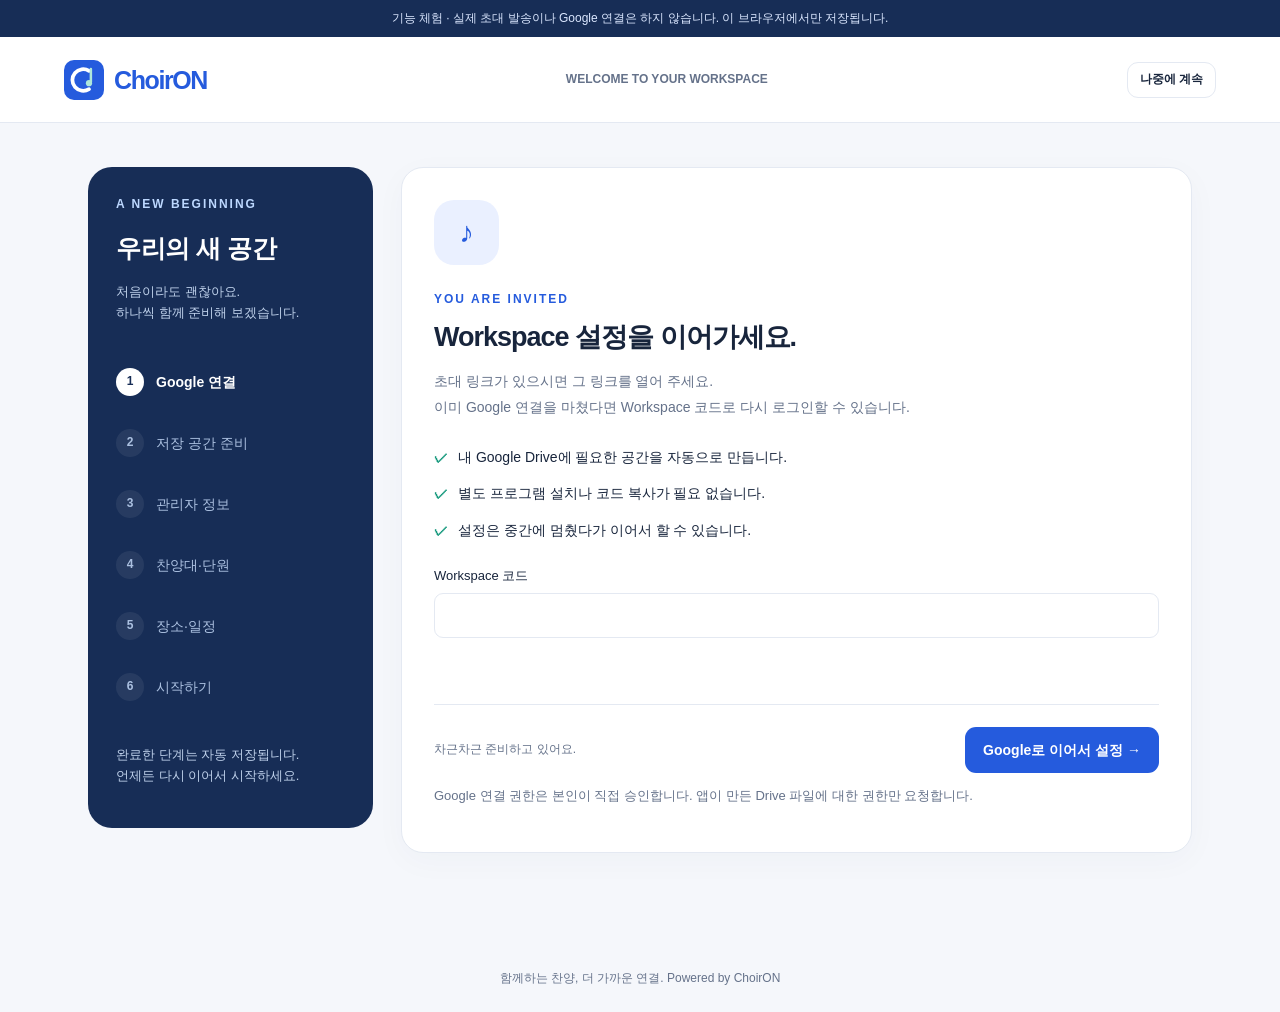
==== start.html @ def63204 "Add files via upload" ====
<!doctype html><html lang="ko"><head><meta charset="utf-8"><meta name="viewport" content="width=device-width,initial-scale=1"><meta name="referrer" content="no-referrer"><link rel="icon" href="./assets/icon.svg"><link rel="stylesheet" href="./portal.css"><title>ChoirON · 우리 Workspace 시작하기</title></head><body data-portal="start"><div id="portal"><p class="loading">Workspace를 준비하고 있습니다…</p></div><dialog id="dialog" aria-labelledby="dialogTitle"></dialog><div id="toast" role="status" aria-live="polite"></div><script src="./vendor/qrcode.js"></script><script type="module" src="./portal.js"></script></body></html>
---- portal.css ----
@import url('./styles.css');
.portal-header{height:86px;padding:0 5vw;display:flex;align-items:center;justify-content:space-between;background:var(--card);border-bottom:1px solid var(--line)}.portal-header .brand{font-size:25px}.portal-body{max-width:1160px;margin:auto;padding:44px 28px 70px}.portal-top{display:flex;align-items:center;justify-content:space-between;gap:20px;margin-bottom:28px}.portal-top h1{font-size:32px}.portal-top .sub{margin:8px 0 0}.portal-kicker{color:var(--primary);font-size:12px;letter-spacing:2px;font-weight:750;margin-bottom:10px}.portal-stats{display:grid;grid-template-columns:repeat(3,1fr);gap:18px;margin:26px 0}.portal-stat{background:var(--card);border:1px solid var(--line);border-radius:18px;padding:22px}.portal-stat strong{font-size:32px;display:block}.portal-stat span{font-size:13px;color:var(--muted)}.portal-banner{background:var(--hero);color:#dbe7ff;font-size:12px;padding:9px 16px;text-align:center}.portal-table .avatar{margin-right:12px}.portal-table td{vertical-align:middle}.portal-table .muted{display:block;font-size:12px;margin-top:3px}.portal-pill{padding:5px 10px;border-radius:30px;background:var(--primary-soft);color:var(--primary);font-size:12px;display:inline-block}.portal-pill.active{background:#e5f6ee;color:#087650}.portal-pill.suspended,.portal-pill.cancelled{background:#f8eded;color:#a63446}.portal-actions{display:flex;gap:7px;flex-wrap:wrap}.portal-note{background:var(--primary-soft);border-radius:16px;padding:19px 23px;font-size:13px;color:var(--primary);margin-top:24px}.portal-layout{display:grid;grid-template-columns:285px minmax(0,1fr);gap:28px;align-items:start}.wizard-side{border-radius:24px;background:var(--hero);color:white;padding:28px;min-height:530px;position:sticky;top:26px}.wizard-side .eyebrow{color:#bdd8ff}.wizard-side h2{font-size:25px;margin:14px 0}.wizard-side p{color:#bed0ea;font-size:13px}.wizard-steps{display:grid;gap:9px;margin:32px 0}.wizard-step{display:flex;gap:12px;align-items:center;color:#abc0e0;padding:12px 0;font-size:14px}.wizard-step b{width:28px;height:28px;border-radius:50%;display:flex;justify-content:center;align-items:center;font-size:12px;background:#ffffff12}.wizard-step.current{color:#fff;font-weight:700}.wizard-step.current b{background:#fff;color:var(--hero)}.wizard-step.complete b{background:#8ed5bd;color:#163d37}.wizard-card{padding:32px;min-height:510px}.wizard-card h1{font-size:27px;margin-bottom:12px}.wizard-card>.sub{line-height:1.9}.wizard-bullets{list-style:none;padding:0;display:grid;gap:14px;font-size:14px;margin:25px 0}.wizard-bullets li{display:flex;gap:10px}.wizard-bullets li:before{content:'✓';color:var(--accent);font-weight:800}.wizard-icon{display:flex;align-items:center;justify-content:center;width:65px;height:65px;background:var(--primary-soft);color:var(--primary);border-radius:20px;font-size:29px;margin-bottom:25px}.wizard-foot{display:flex;align-items:center;justify-content:space-between;margin-top:30px;border-top:1px solid var(--line);padding-top:22px}.wizard-progress{font-size:12px;color:var(--muted)}.google-btn{background:white;color:#233047;border:1px solid var(--line);padding:14px 22px;min-height:53px;font-weight:700}.google-mark{font-size:22px;color:#4285f4;margin-right:8px}.link-box{background:var(--bg);border:1px solid var(--line);border-radius:12px;padding:12px 15px;word-break:break-all;font-size:13px;margin:18px 0}.qr-wrap{display:flex;align-items:center;justify-content:center;padding:15px}.qr-wrap canvas{max-width:210px!important;height:auto!important}.portal-empty{text-align:center;padding:50px 20px}.portal-empty .wizard-icon{margin:0 auto 22px}.field-help{font-size:12px;color:var(--muted);margin-top:-8px;margin-bottom:18px}.check-row{padding:13px 0;border-bottom:1px solid var(--line);display:flex;justify-content:space-between;font-size:14px}.check-row span:last-child{color:var(--accent)}.portal-message{padding:15px 20px;border:1px solid #eec8c8;background:#fff4f4;border-radius:12px;color:#983644;margin-bottom:22px;white-space:pre-wrap}.portal-footer{text-align:center;color:var(--muted);font-size:12px;padding:24px}.success-mark{border-radius:50%;width:76px;height:76px;background:#e5f6ee;color:#168262;display:flex;align-items:center;justify-content:center;font-size:35px;margin:0 auto 24px}.success-panel{text-align:center}.success-panel .sub{line-height:1.8}.step-saved{color:var(--accent);font-size:12px}.invite-label{font-size:12px;color:var(--muted);display:block}.portal-login{max-width:530px;margin:50px auto}.portal-tag{font-size:12px;font-weight:600;color:var(--muted)}
@media(max-width:760px){.portal-header{height:72px;padding:0 20px}.portal-header .brand{font-size:22px}.portal-tag{display:none}.portal-body{padding:25px 16px 40px}.portal-top{align-items:flex-start}.portal-top h1{font-size:25px}.portal-top .btn{white-space:nowrap;font-size:12px;padding:9px 12px}.portal-stats{gap:9px}.portal-stat{padding:15px}.portal-stat strong{font-size:25px}.portal-stat span{font-size:11px}.portal-layout{grid-template-columns:1fr;gap:18px}.wizard-side{position:static;min-height:auto;padding:20px;border-radius:18px}.wizard-side h2{font-size:21px;margin:3px 0}.wizard-side p,.wizard-side .eyebrow{display:none}.wizard-steps{display:flex;justify-content:space-between;gap:5px;margin:16px 0 0}.wizard-step{font-size:0;padding:0}.wizard-step b{font-size:12px;width:27px;height:27px}.wizard-card{padding:23px;min-height:0}.wizard-card h1{font-size:24px}.wizard-foot{gap:12px}.portal-login{margin:20px auto}.portal-header .btn{font-size:12px}.portal-note{font-size:12px;padding:16px}.portal-table td{min-width:120px}}
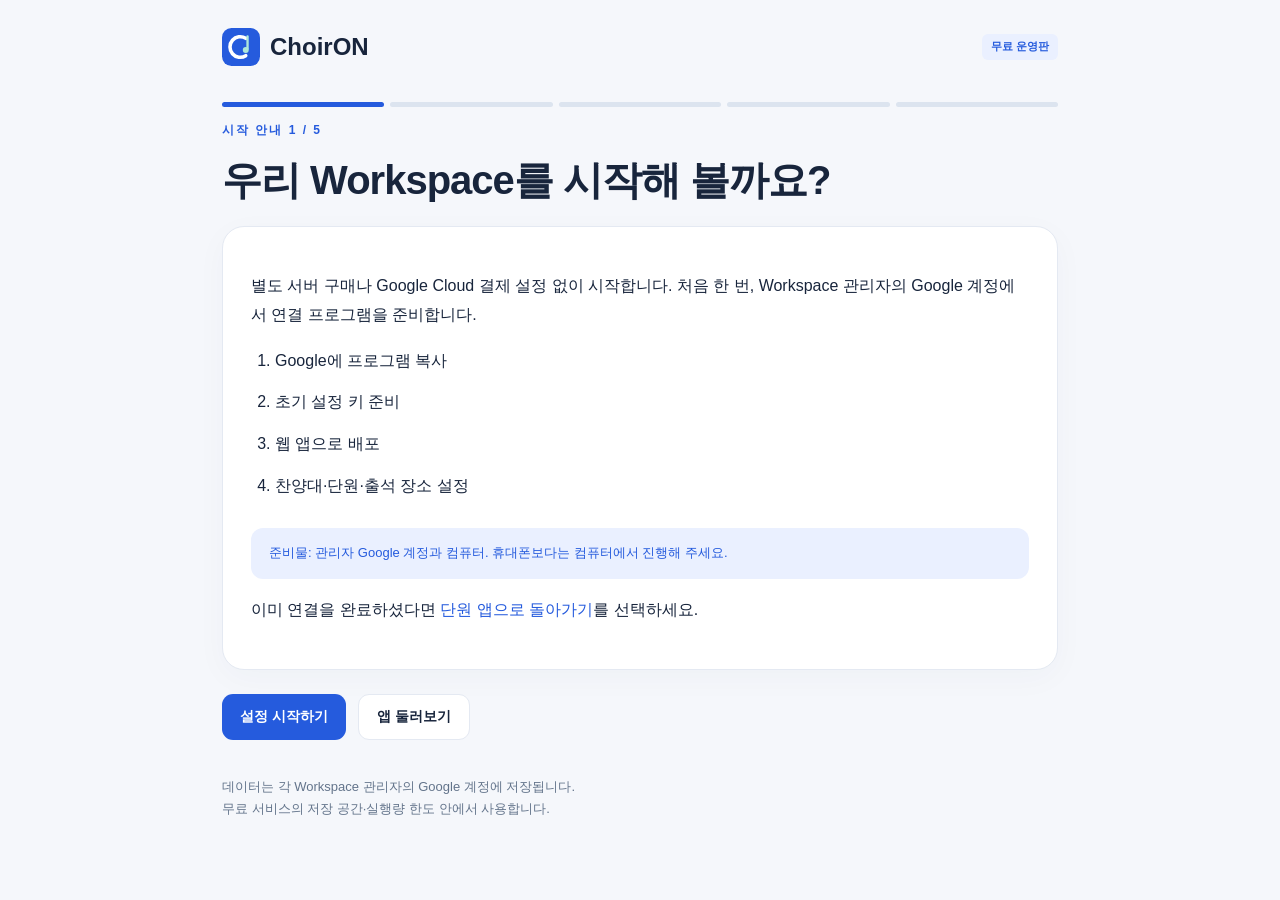
==== commit 859dc3bd: "Add files via upload" ====
--- a/start.html
+++ b/start.html
@@ -1 +1 @@
-<!doctype html><html lang="ko"><head><meta charset="utf-8"><meta name="viewport" content="width=device-width,initial-scale=1"><meta name="referrer" content="no-referrer"><link rel="icon" href="./assets/icon.svg"><link rel="stylesheet" href="./portal.css"><title>ChoirON · 우리 Workspace 시작하기</title></head><body data-portal="start"><div id="portal"><p class="loading">Workspace를 준비하고 있습니다…</p></div><dialog id="dialog" aria-labelledby="dialogTitle"></dialog><div id="toast" role="status" aria-live="polite"></div><script src="./vendor/qrcode.js"></script><script type="module" src="./portal.js"></script></body></html>
+<!doctype html><html lang="ko"><head><meta charset="utf-8"><meta name="viewport" content="width=device-width,initial-scale=1"><title>ChoirON · 처음 설정하기</title><link rel="icon" href="./assets/icon.svg"><link rel="stylesheet" href="./styles.css"><link rel="stylesheet" href="./setup.css"></head><body><main class="setup-shell"><header><a href="./" class="setup-brand"><img src="./assets/icon.svg" alt="">ChoirON</a><span class="badge">무료 운영판</span></header><div id="guide"></div><p id="notice" role="status"></p><footer>데이터는 각 Workspace 관리자의 Google 계정에 저장됩니다.<br>무료 서비스의 저장 공간·실행량 한도 안에서 사용합니다.</footer></main><script type="module" src="./setup.js"></script></body></html>
--- a/styles.css
+++ b/styles.css
@@ -0,0 +1,11 @@
+:root{--primary:#255bdd;--primary-soft:#eaf0ff;--bg:#f5f7fb;--card:#fff;--text:#18253c;--muted:#65728a;--line:#e4e9f2;--accent:#14987c;--hero:#172d56;--shadow:0 8px 32px #21386708;--radius:22px;color-scheme:light;font-family:Inter,"Pretendard","Noto Sans KR",-apple-system,BlinkMacSystemFont,"Segoe UI",sans-serif}
+[data-theme=forest]{--primary:#18785d;--primary-soft:#e7f4ed;--bg:#f3f7f3;--hero:#193f35;--accent:#98783d}
+[data-theme=lavender]{--primary:#7551c8;--primary-soft:#f0eafb;--bg:#f8f5fc;--hero:#3b2e60;--accent:#a15587}
+[data-theme=warm]{--primary:#b14d2c;--primary-soft:#fff0e6;--bg:#faf6f0;--hero:#51382e;--accent:#58764c}
+[data-theme=dark]{--primary:#9bb7ff;--primary-soft:#253958;--bg:#111b2b;--card:#1b293e;--text:#eef3ff;--muted:#acbad0;--line:#35445b;--hero:#253958;--accent:#79d2b8;color-scheme:dark}
+*{box-sizing:border-box}body{margin:0;background:var(--bg);color:var(--text);font-size:16px;line-height:1.6}button,input,select,textarea{font:inherit}button,a,input,select,textarea{-webkit-tap-highlight-color:transparent}button{cursor:pointer;border:0}a{color:var(--primary);text-decoration:none}button:disabled{opacity:.48;cursor:not-allowed}button:focus-visible,a:focus-visible,input:focus-visible,select:focus-visible,textarea:focus-visible{outline:3px solid var(--accent);outline-offset:3px}.skip{position:fixed;top:-100px;left:12px;z-index:20;background:var(--card);padding:12px}.skip:focus{top:8px}.demo-bar{background:var(--hero);color:#fff;text-align:center;font-size:13px;padding:9px 16px}.demo-bar button{background:transparent;color:#bfd5ff;text-decoration:underline;margin-left:12px}.sidebar{position:fixed;top:40px;bottom:0;left:0;width:252px;padding:30px 22px;background:var(--card);border-right:1px solid var(--line);display:flex;flex-direction:column;z-index:3}.brand{display:flex;align-items:center;gap:10px;font-size:27px;font-weight:800;letter-spacing:-1.4px}.brand img{width:40px;height:40px}.brand span b{color:var(--primary)}.brand small{font-size:10px;display:block;letter-spacing:2px;font-weight:500;color:var(--muted);margin-top:-6px}.workspace{margin:32px 0 22px;padding:15px;border:1px solid var(--line);border-radius:14px}.workspace p{margin:0;font-size:12px;color:var(--muted)}.workspace strong{display:block;margin:4px 0 10px}.workspace img{width:32px;height:32px;object-fit:contain}.workspace select{width:100%;font-size:13px;padding:8px;background:var(--bg)}nav{display:grid;gap:7px}nav button{text-align:left;background:none;border-radius:12px;color:var(--muted);padding:13px 16px;display:flex;align-items:center;gap:12px;font-weight:600}nav button.active{color:var(--primary);background:var(--primary-soft)}.ico{display:inline-flex;width:22px;height:22px;align-items:center;justify-content:center;font-size:21px}.side-bottom{margin-top:auto;font-size:12px;color:var(--muted);padding:20px 12px 0}.side-bottom select{width:100%;font-size:13px;margin-top:8px}.layout{margin-left:252px}.topbar{height:85px;display:flex;align-items:center;justify-content:space-between;border-bottom:1px solid var(--line);padding:0 48px;background:var(--card)}.crumb{font-size:14px;color:var(--muted)}.profile-chip{display:flex;align-items:center;gap:10px;font-size:14px}.avatar{width:38px;height:38px;border-radius:50%;background:var(--primary-soft);color:var(--primary);display:inline-flex;align-items:center;justify-content:center;font-weight:700}.online{font-size:12px;color:var(--accent);margin-right:14px}main{max-width:1350px;margin:auto;padding:38px 48px 80px}.eyebrow{font-size:12px;text-transform:uppercase;letter-spacing:2px;color:var(--primary);font-weight:700;margin-bottom:8px}h1{font-size:30px;letter-spacing:-1px;line-height:1.35;margin:0 0 8px}h2{font-size:19px;letter-spacing:-.4px;margin:0}h3{font-size:17px;margin:0}.sub{color:var(--muted);margin:0 0 25px;font-size:14px}.page-heading{display:flex;justify-content:space-between;align-items:center;margin-bottom:26px}.page-heading .sub{margin-bottom:0}.btn{display:inline-flex;align-items:center;justify-content:center;gap:7px;min-height:46px;border-radius:11px;padding:10px 18px;background:var(--primary);color:var(--card);font-weight:650;font-size:14px}.btn.secondary{background:var(--card);border:1px solid var(--line);color:var(--text)}.btn.soft{background:var(--primary-soft);color:var(--primary)}.btn.danger{color:#b63842;background:#fff0f0}.btn.small{min-height:36px;padding:6px 12px;font-size:12px}.hero{position:relative;overflow:hidden;border-radius:var(--radius);padding:32px 34px;color:white;background:var(--hero);margin-bottom:26px;min-height:178px;display:flex;justify-content:space-between;align-items:center}.hero:after{content:'♪';position:absolute;right:50px;top:-78px;font-size:290px;color:#ffffff09;transform:rotate(15deg);pointer-events:none}.hero .eyebrow{color:#bcd4ff}.hero h2{font-size:25px;margin:8px 0}.hero p{margin:0;color:#c8d5e7;font-size:14px}.hero-stat{position:relative;z-index:1;text-align:right;min-width:140px}.hero-stat strong{font-size:42px;letter-spacing:-2px;display:block;line-height:1.1}.hero-stat span{font-size:12px;color:#c8d5e7}.grid{display:grid;grid-template-columns:minmax(0,1.6fr) minmax(260px,1fr);gap:24px}.card{background:var(--card);border:1px solid var(--line);border-radius:var(--radius);box-shadow:var(--shadow);padding:26px;margin-bottom:22px}.card-head{display:flex;justify-content:space-between;align-items:center;margin-bottom:22px;gap:10px}.badge{display:inline-block;background:var(--primary-soft);color:var(--primary);border-radius:6px;font-size:11px;padding:4px 9px;white-space:nowrap;font-weight:650}.badge.green{background:#e5f6ee;color:#087650}.badge.gray{background:var(--bg);color:var(--muted)}.badge.red{background:#fff0f0;color:#b63842}.session{border:1px solid var(--line);border-radius:16px;padding:22px;margin-top:14px}.session h3{font-size:21px;margin:12px 0}.session .meta{color:var(--muted);font-size:14px;margin:7px 0}.checkin{width:100%;min-height:74px;margin:19px 0 10px;border-radius:13px;font-size:24px;font-weight:750;background:var(--primary);color:var(--card);box-shadow:0 7px 16px #255bdd20}.absence{width:100%;padding:12px;background:var(--bg);border:1px solid var(--line);border-radius:11px;font-size:16px;color:var(--text)}.privacy{color:var(--muted);font-size:12px;text-align:center;margin:15px 0 0}.row{display:flex;align-items:center;justify-content:space-between;gap:12px}.upcoming{display:flex;gap:15px;border-top:1px solid var(--line);padding:18px 0}.datebox{min-width:46px;height:54px;background:var(--bg);border-radius:10px;text-align:center;color:var(--primary);font-size:20px;font-weight:750;line-height:1.2;padding:7px}.datebox small{display:block;font-size:10px;color:var(--muted);font-weight:500}.upcoming p{font-size:12px;margin:4px 0;color:var(--muted)}.upcoming h3{font-size:14px}.bars{display:flex;gap:14px;height:90px;align-items:end;margin:20px 0 8px}.bar{flex:1;background:var(--primary-soft);border-radius:5px 5px 0 0;min-height:6px;position:relative}.bar i{display:block;background:var(--primary);border-radius:5px 5px 0 0;position:absolute;bottom:0;width:100%}.bar-labels{display:flex;justify-content:space-around;font-size:11px;color:var(--muted)}.hint{font-size:13px;background:var(--primary-soft);color:var(--primary);padding:15px 18px;border-radius:12px;margin:15px 0}.stats{display:grid;grid-template-columns:repeat(4,1fr);gap:15px;margin:22px 0}.stat{padding:22px;background:var(--card);border:1px solid var(--line);border-radius:15px}.stat span{font-size:13px;color:var(--muted)}.stat strong{display:block;font-size:29px;margin-top:7px}.table-wrap{overflow-x:auto}table{width:100%;border-collapse:collapse;text-align:left;font-size:14px}th{font-size:12px;font-weight:600;color:var(--muted);background:var(--bg);white-space:nowrap}td,th{padding:14px 12px;border-bottom:1px solid var(--line)}.toolbar{display:flex;gap:10px;flex-wrap:wrap;align-items:center;margin:18px 0}input,select,textarea{background:var(--card);color:var(--text);border:1px solid var(--line);border-radius:9px;padding:11px 12px;max-width:100%;min-height:44px}textarea{width:100%;min-height:100px;resize:vertical}input[type=checkbox]{min-height:auto;width:18px;height:18px}.calendar{display:grid;grid-template-columns:repeat(7,minmax(0,1fr));border-top:1px solid var(--line);border-left:1px solid var(--line)}.cal-head{text-align:center;font-size:12px;background:var(--bg);padding:10px;border-right:1px solid var(--line)}.cal-cell{min-height:112px;border-right:1px solid var(--line);border-bottom:1px solid var(--line);padding:8px;font-size:13px;min-width:0}.cal-cell.out{opacity:.35}.cal-cell.today .day{background:var(--primary);color:var(--card);border-radius:50%;width:26px;display:block;text-align:center}.cal-event{display:block;text-align:left;background:var(--primary-soft);color:var(--primary);width:100%;border-radius:5px;padding:5px;margin-top:6px;font-size:11px;white-space:nowrap;overflow:hidden;text-overflow:ellipsis}.empty{text-align:center;padding:35px;color:var(--muted);font-size:14px}.form-grid{display:grid;grid-template-columns:1fr 1fr;gap:16px}label.field{display:flex;flex-direction:column;gap:6px;font-size:13px;margin-bottom:16px}label.field small{color:var(--muted)}.full{grid-column:1/-1}.roles{display:flex;gap:15px;flex-wrap:wrap;font-size:14px;margin:12px 0 22px}.roles label{display:flex;align-items:center;gap:6px}dialog{width:600px;max-width:calc(100% - 28px);border:1px solid var(--line);border-radius:22px;padding:28px;background:var(--card);color:var(--text);box-shadow:0 28px 100px #10274d30;max-height:90dvh;overflow:auto}dialog::backdrop{background:#14243e66;backdrop-filter:blur(4px)}.dialog-head{display:flex;justify-content:space-between;gap:20px;align-items:center;margin-bottom:22px}.close{width:36px;height:36px;border-radius:50%;font-size:24px;background:var(--bg);color:var(--muted)}.actions{display:flex;justify-content:flex-end;gap:10px;margin-top:20px}.error{color:#b63842;font-size:13px;min-height:20px}.themes{display:grid;grid-template-columns:repeat(5,1fr);gap:10px}.theme{border:2px solid var(--line);border-radius:12px;padding:15px 5px;background:var(--card);color:var(--text);font-size:12px}.theme.selected{border-color:var(--primary)}.swatch{width:28px;height:28px;border-radius:50%;display:block;margin:0 auto 8px}.settings-grid{display:grid;grid-template-columns:1fr 1fr;gap:22px}.stepper{display:flex;gap:7px;margin:15px 0 25px}.stepper span{height:5px;flex:1;border-radius:4px;background:var(--line)}.stepper span.done{background:var(--primary)}#toast{position:fixed;bottom:28px;left:50%;transform:translateX(-50%);max-width:90%;padding:13px 22px;border-radius:12px;background:var(--hero);color:white;z-index:50;display:none;font-size:14px;box-shadow:var(--shadow)}#toast.show{display:block}.loading{padding:80px;text-align:center}.muted{color:var(--muted);font-size:13px}.profile-photo{width:94px;height:94px;object-fit:cover;border-radius:50%;background:var(--primary-soft)}.mobile-brand{display:none}.file-label{cursor:pointer}.file-label input{display:none}.audit-line{padding:12px 0;border-bottom:1px solid var(--line);font-size:12px}.month-name{font-weight:750;font-size:19px}.progress{height:8px;border-radius:4px;background:var(--primary-soft);overflow:hidden;margin:16px 0}.progress div{height:100%;background:var(--primary)}
+@media(min-width:1500px){main{padding-top:45px}.sidebar{width:270px}.layout{margin-left:270px}}
+@media(max-width:1100px){.sidebar{width:218px;padding:25px 14px}.layout{margin-left:218px}.topbar{padding:0 28px}main{padding:28px}.grid{grid-template-columns:1fr}.settings-grid{grid-template-columns:1fr}.hero-stat{min-width:100px}}
+@media(max-width:720px){body{font-size:16px}.demo-bar{font-size:11px;min-height:38px}.sidebar{top:auto;bottom:0;width:100%;height:74px;padding:6px 6px calc(6px + env(safe-area-inset-bottom));border-right:0;border-top:1px solid var(--line)}.sidebar>.brand,.workspace,.side-bottom{display:none}nav{display:flex;justify-content:space-around;gap:0}nav button{flex:1;flex-direction:column;font-size:10px;padding:5px 3px;gap:1px;min-width:0;border-radius:8px}nav button .ico{font-size:22px}.layout{margin-left:0}.topbar{height:69px;padding:0 20px}.mobile-brand{display:flex;font-size:21px}.mobile-brand img{width:30px;height:30px}.crumb,.online{display:none}.profile-chip{font-size:12px}.profile-chip .avatar{width:32px;height:32px}main{padding:25px 18px 110px}.eyebrow{font-size:10px}h1{font-size:26px}.page-heading{gap:12px}.page-heading .btn{font-size:12px;padding:8px 12px}.hero{padding:25px 22px;min-height:165px}.hero h2{font-size:22px}.hero p{font-size:12px;max-width:200px}.hero-stat strong{font-size:32px}.hero-stat{min-width:75px}.card{padding:20px;border-radius:18px}.session{padding:18px}.session h3{font-size:20px}.checkin{min-height:80px}.stats{grid-template-columns:1fr 1fr;gap:10px}.stat{padding:16px}.cal-cell{min-height:80px;padding:4px}.cal-event{font-size:9px;padding:3px}.calendar{margin:0 -12px}.form-grid{grid-template-columns:1fr}.full{grid-column:auto}.themes{grid-template-columns:repeat(3,1fr)}dialog{padding:22px}.toolbar>*{flex:1}#toast{bottom:90px}.sub{font-size:13px}.hero:after{right:0}}
+@media(prefers-reduced-motion:no-preference){button{transition:background .15s,transform .15s}button:active:not(:disabled){transform:translateY(1px)}}
+@media(max-width:720px){.hero{display:none}.session .meta{margin:5px 0}.session>.muted{font-size:12px}.page-heading{margin-bottom:20px}.checkin{margin-top:12px}.card-head{margin-bottom:16px}}
--- a/setup.css
+++ b/setup.css
@@ -0,0 +1 @@
+.setup-shell{max-width:880px;margin:auto;padding:28px 22px 64px}.setup-shell header{display:flex;justify-content:space-between;align-items:center;margin-bottom:36px}.setup-brand{display:flex;align-items:center;gap:10px;font-size:24px;font-weight:800;text-decoration:none;color:var(--text,#172d47)}.setup-brand img{width:38px}.setup-shell h1{font-size:clamp(28px,5vw,40px);line-height:1.3;margin:12px 0 18px}.setup-shell p,.setup-shell li{line-height:1.85}.setup-shell .card{padding:28px;margin:20px 0}.setup-shell ol{padding-left:24px}.setup-shell li{padding-bottom:12px}.setup-shell .toolbar{display:flex;flex-wrap:wrap;gap:12px;margin-top:24px}.setup-shell textarea{width:100%;max-width:100%;padding:12px;min-height:110px;overflow-wrap:anywhere}.setup-shell footer{margin-top:36px;color:#63748b;font-size:13px;line-height:1.7}.setup-progress{display:flex;gap:6px}.setup-progress span{flex:1;height:5px;background:#dce4ef;border-radius:8px}.setup-progress .done{background:#255bdd}.setup-shell details{margin-top:22px}.setup-shell summary{cursor:pointer;font-weight:700}.setup-shell input{max-width:100%}#notice{color:#255bdd}a{overflow-wrap:anywhere}@media(max-width:500px){.setup-shell .card{padding:18px}.setup-shell{padding:18px 16px}.setup-shell .btn{white-space:normal}}
